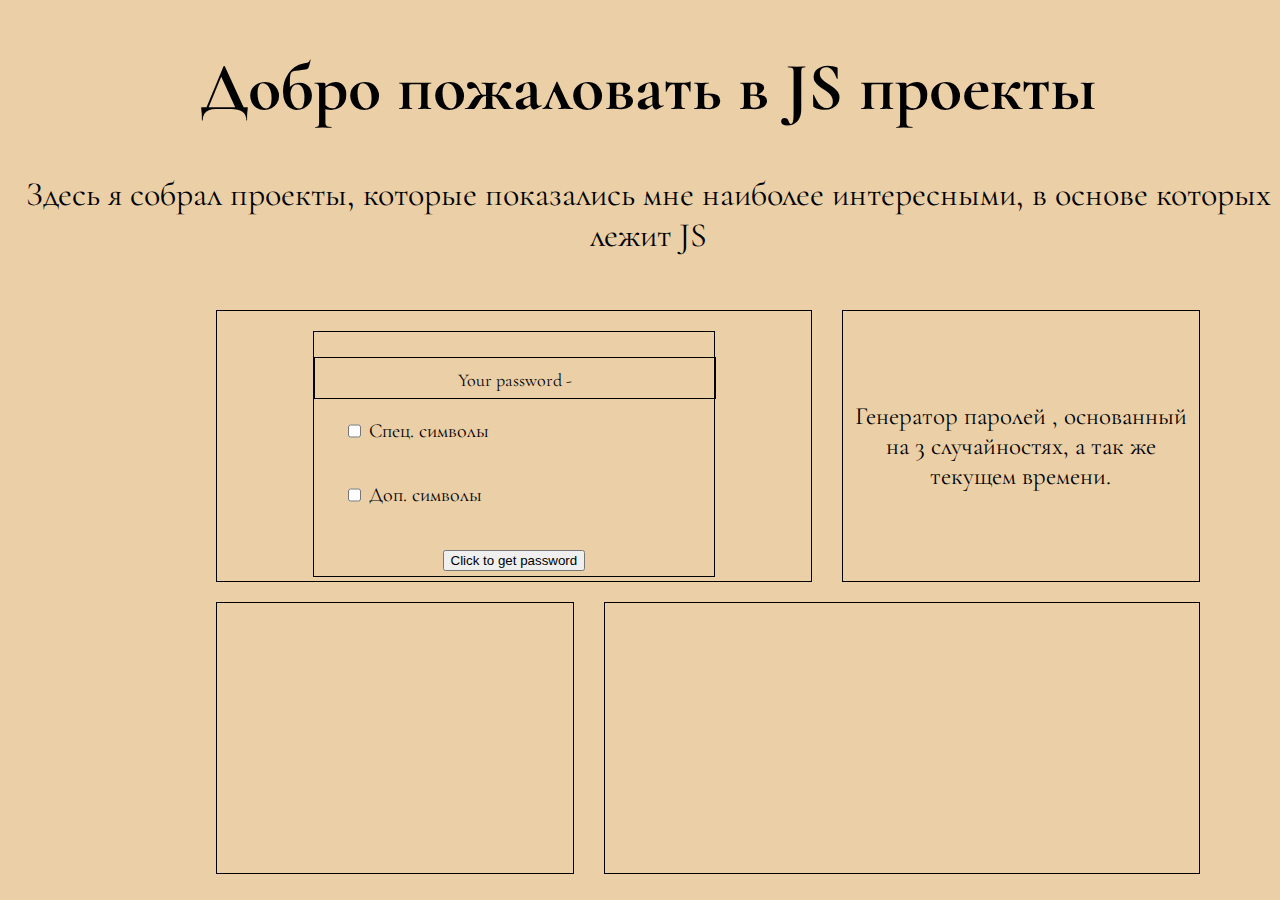
==== JS__project/index.html @ 26589a84 "Add files via upload" ====
<!DOCTYPE html>
<html lang="en">
<head>
  <meta charset="UTF-8">
  <meta http-equiv="X-UA-Compatible" content="IE=edge">
  <meta name="viewport" content="width=device-width, initial-scale=1.0">
  <link rel="stylesheet" href="style.css">
  <title>Js-project</title>
</head>
<body>
    <header>
      <h1> Добро пожаловать в JS проекты </h1>
      <p>Здесь я собрал проекты, которые показались мне наиболее интересными, в основе которых лежит JS</p>
    </header>
    <main> 
      <ul class="main-list"> 
        <li> <ul class="item-list"> 
          <li class="item One">
            <!-- First project - random password -->
            <div class="random__password">
            <div class="output">Your password - <span class="password"></span></div>
          
            <div class="chexbox"><input type="checkbox" id="checkbox-spec" value="true"> <p>Спец. символы</p> </div>
          
            <div class="chexbox"><input type="checkbox" id="checkbox-dop" value="true"> <p>Доп. символы</p></div>
          
           <div class="btn">
              <button id="btn" onclick="password()">Сlick to get password </button>
           </div>
        
          </div></li>
          <li class="item Two"><p> Генератор паролей , основанный на 3 случайностях, а так же текущем времени.</p></li>
        </ul></li>  
        <li>
          <ul class="item-list">  
            <li class="item Two"> </li>
            <li class="item One"> </li>
          </ul>
        </li>
      </ul>
    </main>
    <script src="script.js"></script>
</body>
</html>
---- JS__project/style.css ----
@import url("https://fonts.googleapis.com/css2?family=Cormorant+Garamond&display=swap");
body {
  width: 100%;
  height: 100%;
}

div {
  font-size: 20px;
}

span {
  font-size: 25px;
  font-weight: 700;
}

div:nth-child(1) {
  margin: 0 auto;
  width: 400px;
  text-align: center;
  margin-top: 20px;
  border: 1px solid black;
  padding: 5px 0px 5px 0px;
  font-size: 18px;
}

.chexbox {
  display: flex;
  gap: 5px;
  margin-left: 30px;
}

.btn {
  text-align: center;
  margin-top: 20px;
}

body {
  background-color: #ebcfa6;
  font-family: 'Cormorant Garamond', serif;
  overflow-x: hidden;
}

header {
  width: 100vw;
  font-size: 34px;
  text-align: center;
}

main {
  width: 80vw;
  font-size: 25px;
  align-items: center;
  margin: 0 auto;
}

main .main-list {
  list-style: none;
  width: 80vw;
}

main .item-list {
  display: flex;
  list-style: none;
  gap: 30px;
}

main .item {
  border: 1px black solid;
  height: 30vh;
  margin-top: 20px;
}

main .One {
  width: 50vw;
}

main .Two {
  width: 30vw;
  height: 30vh;
  display: flex;
  justify-content: center;
  align-items: center;
  text-align: center;
}

main .Two p {
  padding: 0;
  margin: 0;
  justify-content: center;
}
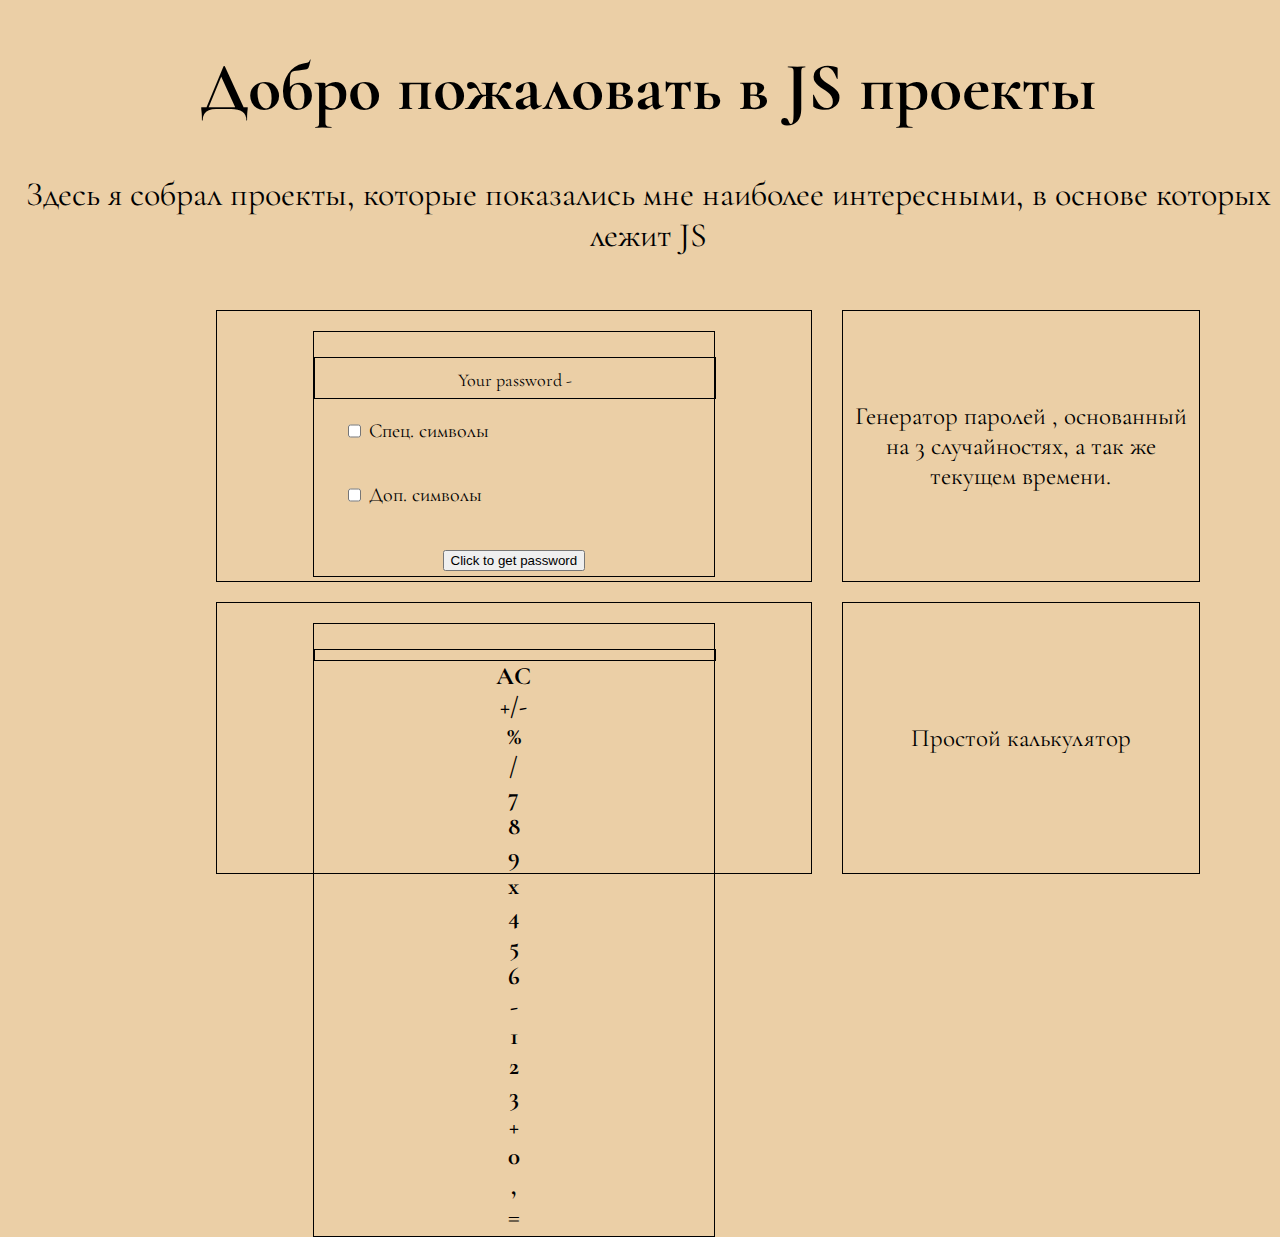
==== commit 836d2019: "Update index.html" ====
--- a/JS__project/index.html
+++ b/JS__project/index.html
@@ -18,7 +18,7 @@
           <li class="item One">
             <!-- First project - random password -->
             <div class="random__password">
-            <div class="output">Your password - <span class="password"></span></div>
+            <div class="pasOutput">Your password - <span class="password"></span></div>
           
             <div class="chexbox"><input type="checkbox" id="checkbox-spec" value="true"> <p>Спец. символы</p> </div>
           
@@ -33,12 +33,38 @@
         </ul></li>  
         <li>
           <ul class="item-list">  
-            <li class="item Two"> </li>
-            <li class="item One"> </li>
+            <li class="item One"> <div id="calcNumber" class="calc-container">
+              <div class="output"><span id="output"></span></div>
+                <div id="outputnone" class="block gray"> <span>AC</span> </div>
+                <div id="negative" class="block gray"> <span>+/-</span> </div>
+                <div id="percent" class="block gray"> <span>%</span> </div>
+                <div id="divide" class="block yellow"> <span>/</span> </div>
+          
+                <div id="num7" class="block"><span>7</span> </div>
+          
+                <div id="num8" class="block"><span>8</span> </div>
+                <div id="num9" class="block"><span>9</span> </div>
+                <div id="numx" class="block yellow"> <span>х</span> </div>
+          
+                <div id="num4" class="block"><span>4</span> </div>
+                <div id="num5" class="block"><span>5</span> </div>
+                <div id="num6" class="block"><span>6</span> </div>
+                <div id="minus" class="block yellow"> <span>-</span> </div>
+          
+                <div id="num1" class="block"><span>1</span> </div>
+                <div id="num2" class="block"><span>2</span> </div>
+                <div id="num3" class="block"><span>3</span> </div>
+                <div id="positive" class="block yellow"><span>+</span> </div>
+          
+                <div id="num0" class="block"><span>0</span> </div>
+                <div id="comma" class="block"><span>,</span> </div>
+                <div id="equals" class="block yellow"><span>=</span>  </div>
+            </div> </li>
+            <li class="item Two"> Простой калькулятор </li>
           </ul>
         </li>
       </ul>
     </main>
     <script src="script.js"></script>
 </body>
-</html>+</html>
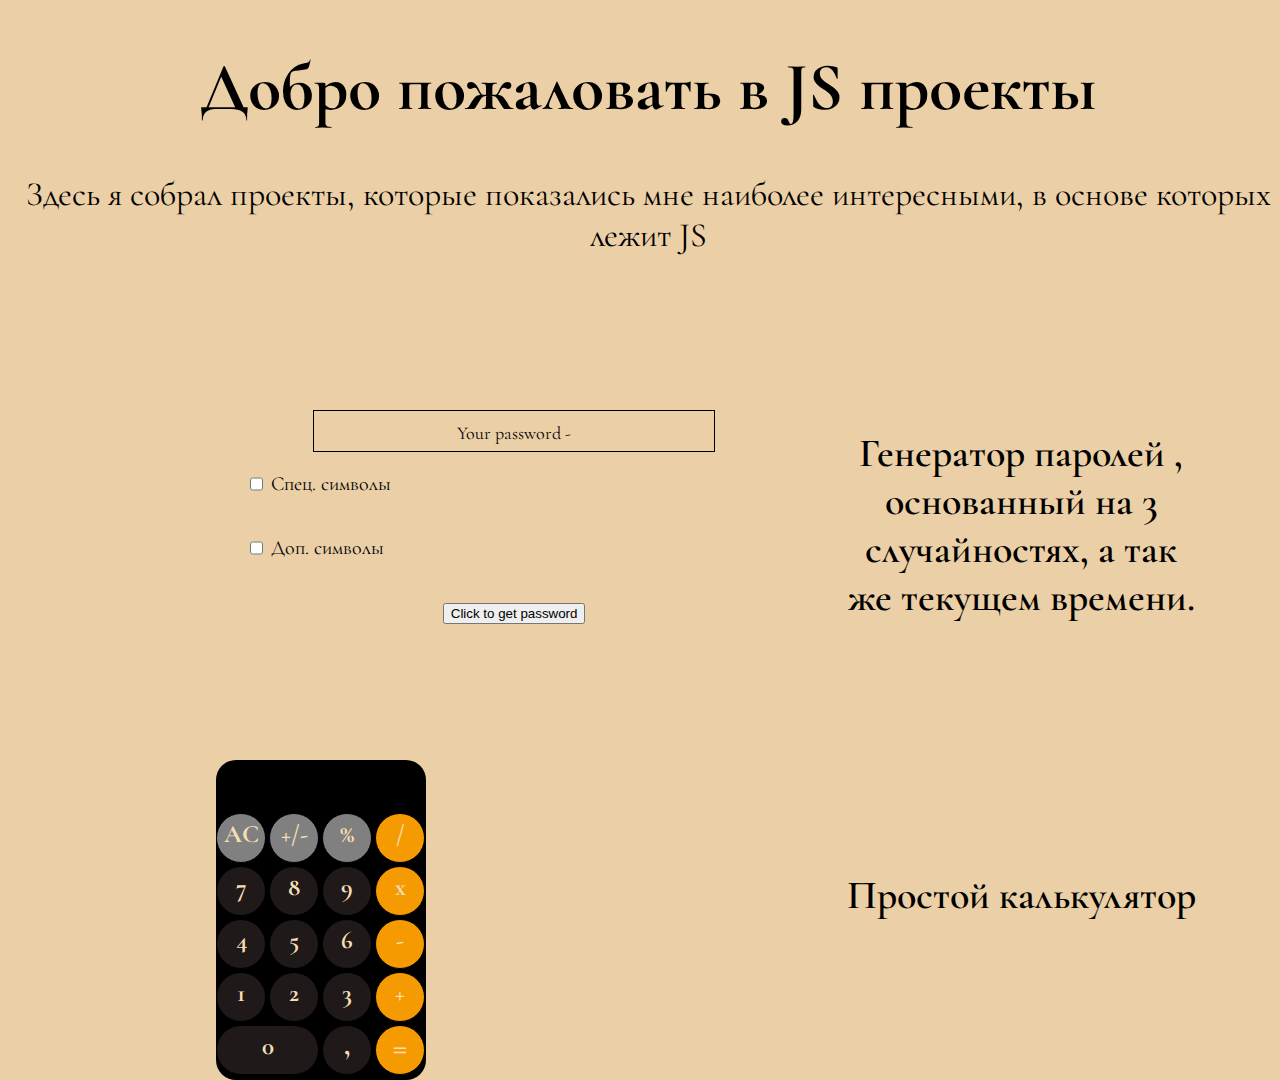
==== commit 6bde1718: "Add files via upload" ====
--- a/JS__project/index.html
+++ b/JS__project/index.html
@@ -67,4 +67,4 @@
     </main>
     <script src="script.js"></script>
 </body>
-</html>
+</html>--- a/JS__project/style.css
+++ b/JS__project/style.css
@@ -13,7 +13,7 @@
   font-weight: 700;
 }
 
-div:nth-child(1) {
+.pasOutput {
   margin: 0 auto;
   width: 400px;
   text-align: center;
@@ -32,6 +32,81 @@
 .btn {
   text-align: center;
   margin-top: 20px;
+}
+
+.output {
+  width: 210px;
+  height: 35px;
+  background-color: black;
+  grid-column: 1 / 5;
+  border-top-left-radius: 30px;
+  border-top-right-radius: 30px;
+  color: white;
+  font-size: 35px;
+  display: flex;
+  justify-content: left;
+  margin: auto;
+  overflow: hidden;
+}
+
+.output span {
+  padding-left: 10px;
+}
+
+.calc-container {
+  width: 210px;
+  height: 320px;
+  display: grid;
+  grid-template-columns: repeat(4, 50px);
+  grid-template-rows: repeat(5, 50px);
+  gap: 3px;
+  background-color: black;
+  font-size: 25px;
+  color: wheat;
+  text-align: center;
+  border-radius: 20px;
+  user-select: none;
+}
+
+.calc-container .block {
+  border: 1px black solid;
+  border-radius: 30px;
+  background-color: #201919;
+  height: 48px;
+}
+
+.calc-container .block:active {
+  background-color: #a1a1a1;
+}
+
+.calc-container .block:nth-child(18) {
+  grid-column: 1 / 3;
+}
+
+.calc-container .block:nth-child(19) span {
+  vertical-align: 12px;
+  font-size: 30px;
+}
+
+.calc-container .block:nth-child(20) span {
+  vertical-align: -12px;
+  font-size: 30px;
+}
+
+.calc-container .gray {
+  background-color: gray;
+}
+
+.calc-container .yellow {
+  background-color: #f69a01;
+}
+
+.calc-container .yellow:active {
+  background-color: #e7b35f;
+}
+
+.calc-container span {
+  vertical-align: -10px;
 }
 
 body {
@@ -65,9 +140,8 @@
 }
 
 main .item {
-  border: 1px black solid;
   height: 30vh;
-  margin-top: 20px;
+  margin-top: 100px;
 }
 
 main .One {
@@ -81,6 +155,8 @@
   justify-content: center;
   align-items: center;
   text-align: center;
+  font-size: 40px;
+  font-weight: 600;
 }
 
 main .Two p {
